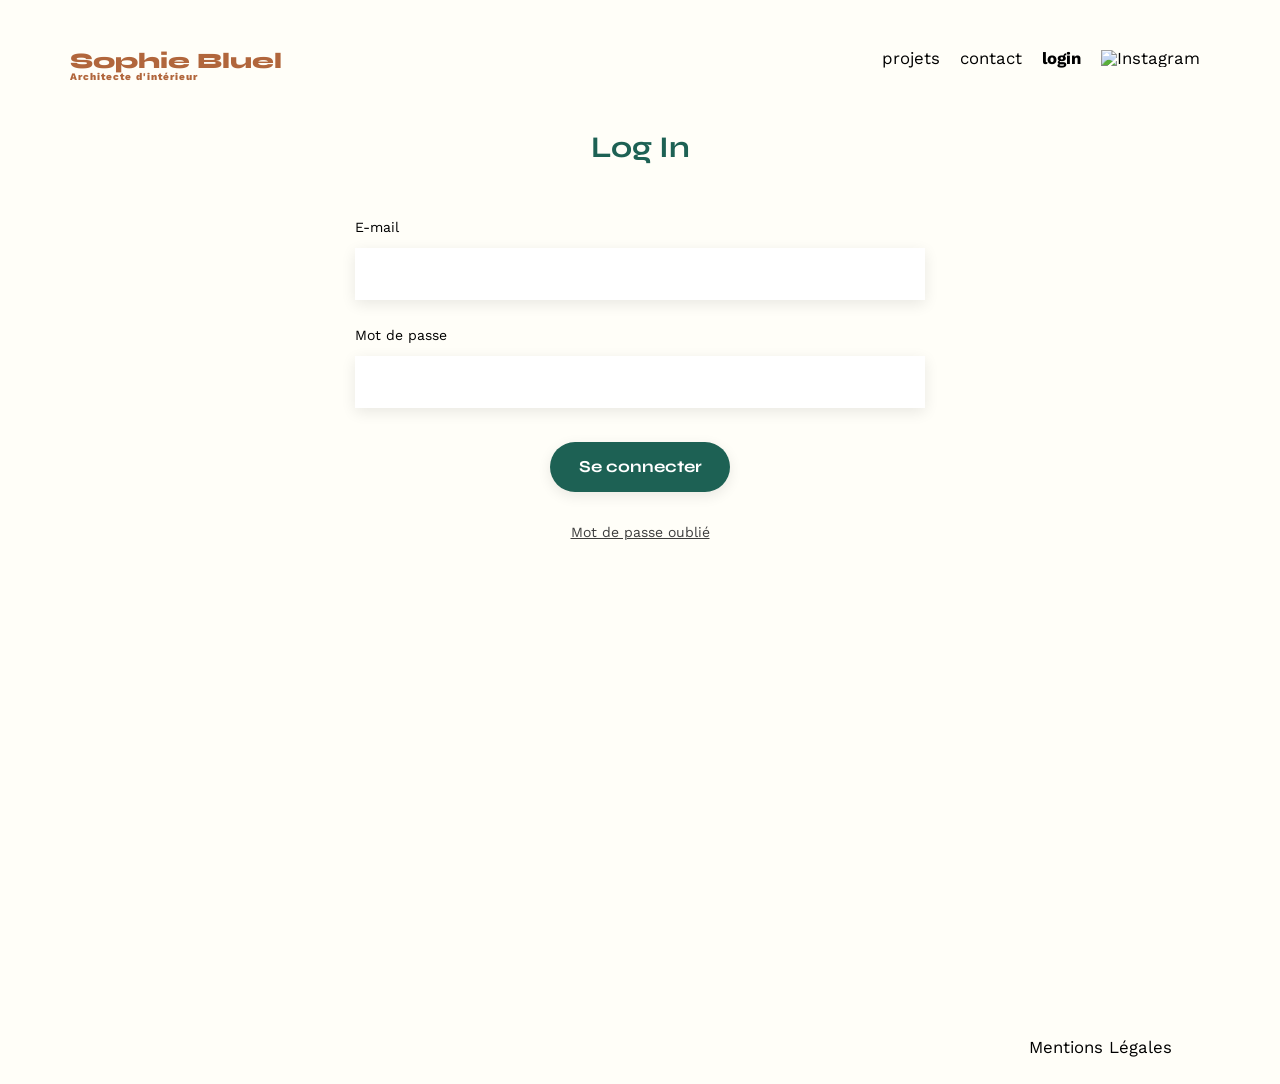
==== FrontEnd/login.html @ 3f158103 "Création de la page login et ajout des liens de redirection dans le nav" ====
<!DOCTYPE html>
<html lang="fr">
<head>
	<meta charset="UTF-8">
	<title>Sophie Bluel - Architecte d'intérieur</title>
	<meta name="viewport" content="width=device-width, initial-scale=1.0">
	<link rel="preconnect" href="https://fonts.googleapis.com">
	<link rel="preconnect" href="https://fonts.gstatic.com" crossorigin>
	<link href="https://fonts.googleapis.com/css2?family=Syne:wght@700;800&family=Work+Sans&display=swap" rel="stylesheet">
	<meta name="description" content="">
	<link rel="stylesheet" href="./assets/style.css">
</head>
<body id="login">
<header>
	<h1>Sophie Bluel <span>Architecte d'intérieur</span></h1>
	<nav>
		<ul>
			<li>projets</li>
			<li>contact</li>
			<li><a href="login.html" id="nav-login">login</a></li>
			<li><img src="./assets/icons/instagram.png" alt="Instagram"></li>
		</ul>
	</nav>
</header>
<main>
    <section class="form">
		<h2>Log In</h2>
		<form action="#" method="post">
			<label for="email">E-mail</label>
			<input type="email" name="email" id="email">
			<label for="mdp">Mot de passe</label>
			<input type="password" id="mdp" name="mdp">
			<input type="submit" value="Se connecter">
		</form>
        <a href="#" id="mdp-reset">Mot de passe oublié</a>
	</section>
</main>
<footer>
	<nav>
		<ul>
			<li>Mentions Légales</li>
		</ul>
	</nav>
</footer>
</body>
</html>
---- FrontEnd/assets/style.css ----
/* http://meyerweb.com/eric/tools/css/reset/
   v2.0 | 20110126
   License: none (public domain)
*/

html, body, div, span, applet, object, iframe,
h1, h2, h3, h4, h5, h6, p, blockquote, pre,
a, abbr, acronym, address, big, cite, code,
del, dfn, em, img, ins, kbd, q, s, samp,
small, strike, strong, sub, sup, tt, var,
b, u, i, center,
dl, dt, dd, ol, ul, li,
fieldset, form, label, legend,
table, caption, tbody, tfoot, thead, tr, th, td,
article, aside, canvas, details, embed,
figure, figcaption, footer, header, hgroup,
menu, nav, output, ruby, section, summary,
time, mark, audio, video {
	margin: 0;
	padding: 0;
	border: 0;
	font-size: 100%;
	font: inherit;
	vertical-align: baseline;
}
/* HTML5 display-role reset for older browsers */
article, aside, details, figcaption, figure,
footer, header, hgroup, menu, nav, section {
	display: block;
}
body {
	line-height: 1;
}
ol, ul {
	list-style: none;
}
blockquote, q {
	quotes: none;
}
blockquote:before, blockquote:after,
q:before, q:after {
	content: '';
	content: none;
}
table {
	border-collapse: collapse;
	border-spacing: 0;
}
/** end reset css**/
body {
	max-width: 1140px;
	margin:auto;
	font-family: 'Work Sans' ;
	font-size: 14px;
}
header {
	display: flex;
	justify-content: space-between;
	margin: 50px 0
}
section {
	margin: 50px 0
}

h1{
	display: flex;
	flex-direction: column;
	font-family: 'Syne';
	font-size: 22px;
	font-weight: 800;
	color: #B1663C
}

h1 > span {
	font-family: 'Work Sans';
	font-size:10px;
	letter-spacing: 0.1em;
;
}

h2{
	font-family: 'Syne';
	font-weight: 700;
	font-size: 30px;
	color: #1D6154
}
nav ul {
	display: flex;
	align-items: center;
	list-style-type: none;

}
nav li {
	padding: 0 10px;
	font-size: 1.2em;
}

nav a {
	color: inherit;
	text-decoration: none;
}

li:hover {
	color: #B1663C;
}
#introduction {
	display: flex;
	align-items: center;
}
#introduction figure {
	flex: 1
}
#introduction img {
	display: block;
	margin: auto;
	width: 80%;
}

#introduction article {
	flex: 1
}
#introduction h2 {
	margin-bottom: 1em;
}

#introduction p {
	margin-bottom: 0.5em;
}
#portfolio h2 {
	text-align: center;
	margin-bottom: 1em;
}
.gallery {
	width: 100%;
	display: grid;
	grid-template-columns: 1fr 1fr 1fr;
	grid-column-gap: 20px;
	grid-row-gap: 20px;
}

.gallery img {
	width: 100%;

}
.form {
	width: 50%;
	margin: auto;
}
.form > * {
	text-align: center;

}
.form h2{
	margin-bottom: 20px;
}
.form form {
	text-align: left;
	margin-top:30px;
	display: flex;
	flex-direction: column;
}

.form input {
	height: 50px;
	font-size: 1.2em;
	border: none;
	box-shadow: 0px 4px 14px rgba(0, 0, 0, 0.09);
}
.form label {
	margin: 2em 0 1em 0;
}
.form textarea {
	border: none;
	box-shadow: 0px 4px 14px rgba(0, 0, 0, 0.09);
}

input[type="submit"]{
	font-family: 'Syne';
	font-weight: 700;
	color: white;
	background-color: #1D6154;
	margin : 2em auto ;
	width: 180px;
	text-align: center;
	border-radius: 60px ;
}

footer nav ul {
	display: flex;
	justify-content: flex-end;
	margin: 2em
}


/* Filtres */
.filtres ul{
	display: flex;
	justify-content: center;
	gap: 10px;
	margin: 3em 0;
}

.filtres button {
	background-color: white;
	border: 1px solid #1D6154;
	border-radius: 60px;
	color: #1D6154;
	padding: 0.6em 1em;
	font-weight: 700;
	font-family: 'syne';
	font-size: 16px;
}

.filtres ul button:hover, button.filtre-actuel {
	background-color: #1D6154;
	color: white;
}


/* Page login.html */
#mdp-reset{
	color: #3D3D3D;
}

#login {
	background-color: #FFFEF8;
}

#login .form {
	text-align: center;
	margin-bottom: 500px;
}

#nav-login {
	font-weight: 700;
}
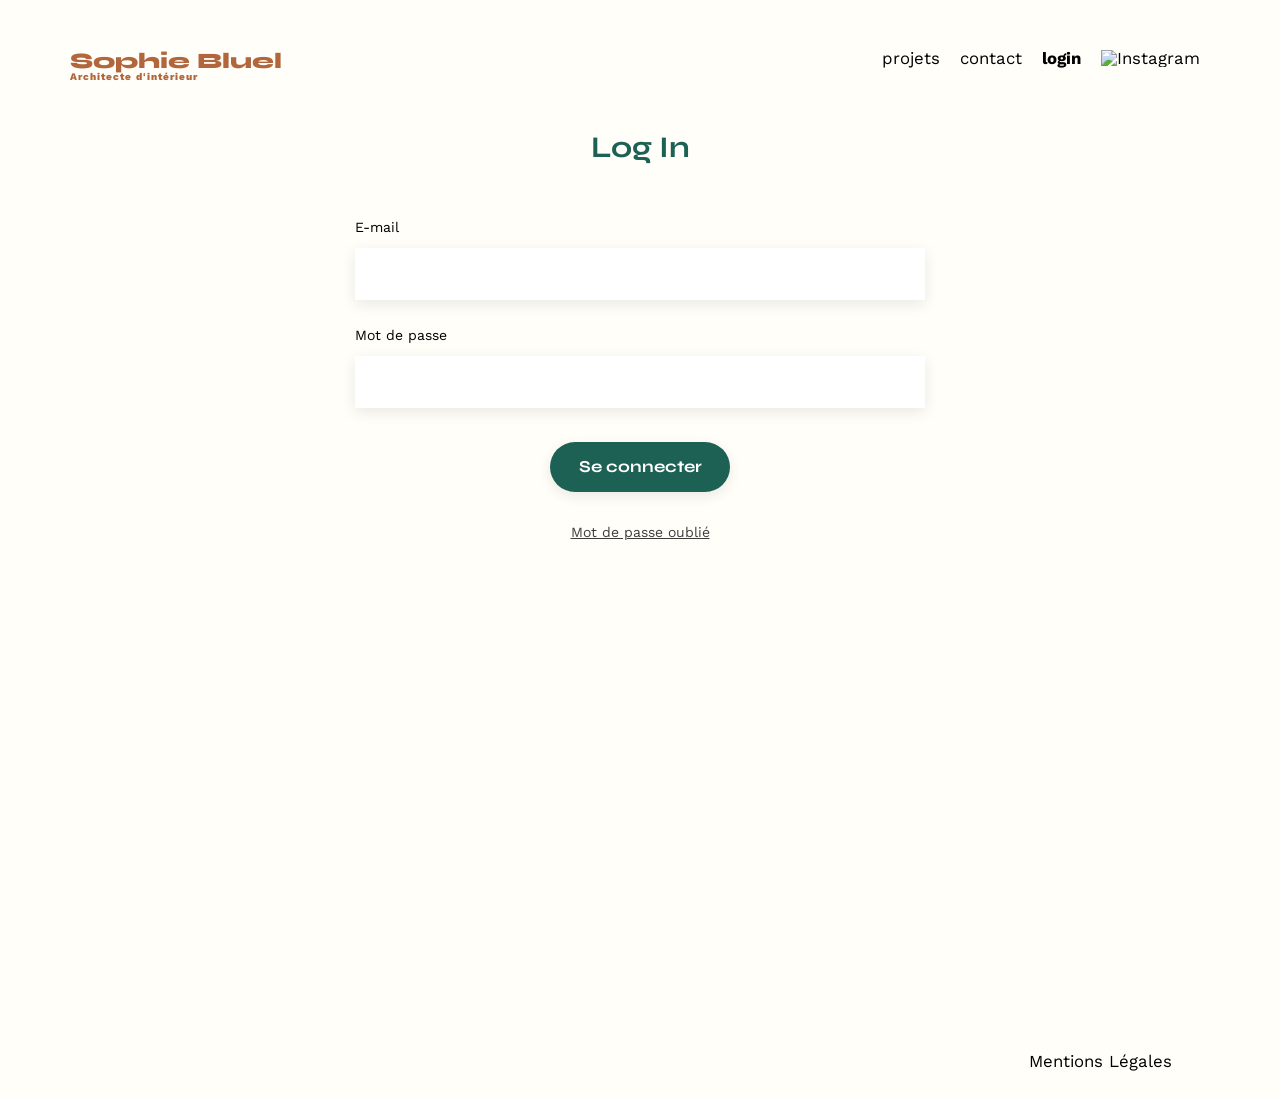
==== commit 60eafb75: "Page login fonctionnelle - Envoi de l'email et mdp utilisateur vers l'api puis vérification - Redire" ====
--- a/FrontEnd/login.html
+++ b/FrontEnd/login.html
@@ -27,12 +27,13 @@
 		<h2>Log In</h2>
 		<form action="#" method="post">
 			<label for="email">E-mail</label>
-			<input type="email" name="email" id="email">
-			<label for="mdp">Mot de passe</label>
-			<input type="password" id="mdp" name="mdp">
+			<input type="email" name="email" id="email" required>
+			<label for="password">Mot de passe</label>
+			<input type="password" id="password" name="password" required>
 			<input type="submit" value="Se connecter">
 		</form>
         <a href="#" id="mdp-reset">Mot de passe oublié</a>
+		<p id="error" role="alert"></p>
 	</section>
 </main>
 <footer>
@@ -42,5 +43,6 @@
 		</ul>
 	</nav>
 </footer>
+<script type="module" src="assets/script-login.js"></script>
 </body>
-</html>+</html>
--- a/FrontEnd/assets/style.css
+++ b/FrontEnd/assets/style.css
@@ -235,4 +235,8 @@
 	font-weight: 700;
 }
 
-
+#error {
+	padding-top: 1em;
+	color: #d91c1c;
+}
+
